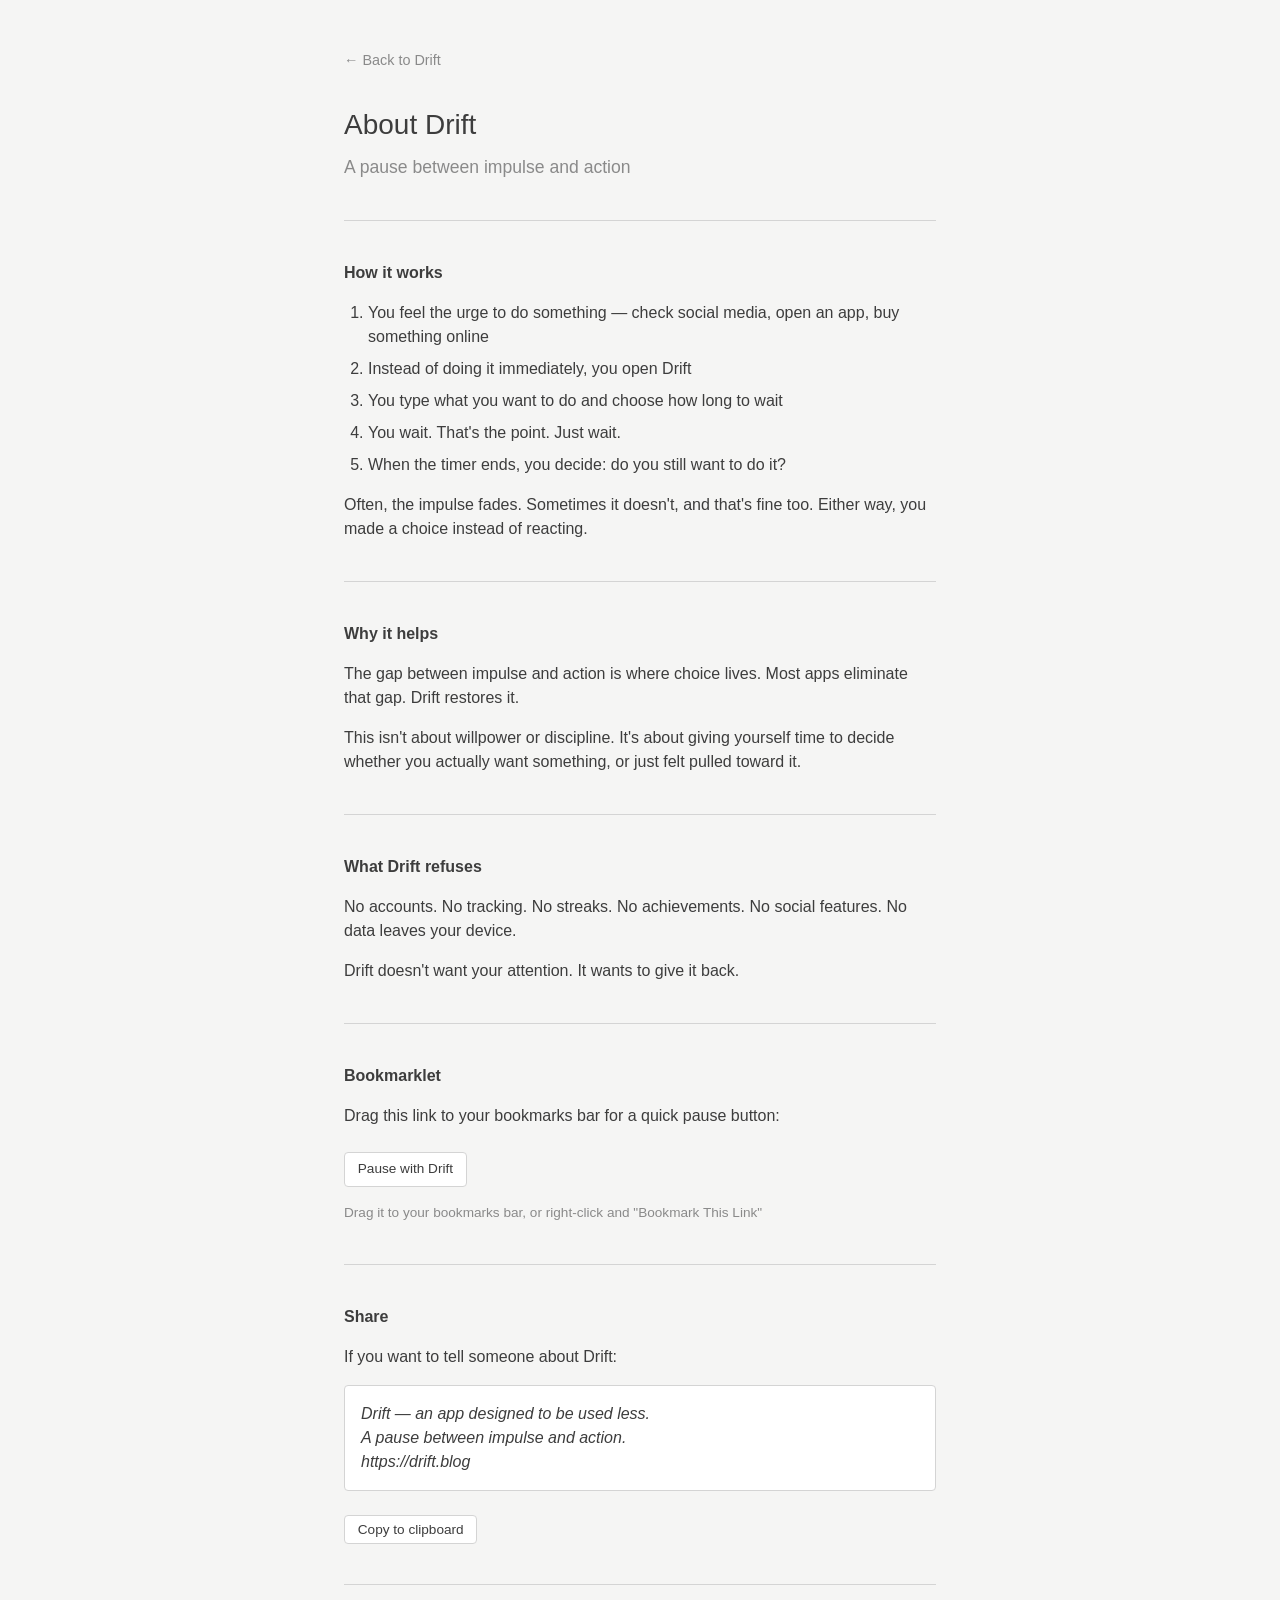
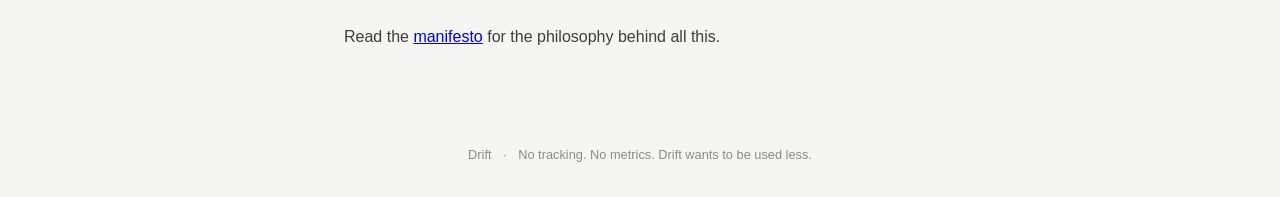
==== about/index.html @ 66556463 "Add About page, enhanced footer, and repo structure - Add About page with how/why/bookmarklet/share " ====
<!DOCTYPE html>
<html lang="en">
<head>
  <meta charset="UTF-8">
  <meta name="viewport" content="width=device-width, initial-scale=1.0">
  <title>About - Drift</title>
  <meta name="description" content="How Drift works: a pause between impulse and action.">
  <link rel="icon" type="image/svg+xml" href="/favicon.svg">
  <link rel="stylesheet" href="/css/style.css">
  <style>
    body {
      display: block;
    }
    .about {
      max-width: 640px;
      margin: 0 auto;
      padding: 3rem 1.5rem;
    }
    .about h1 {
      font-size: 1.75rem;
      font-weight: 400;
      color: var(--text);
      margin-bottom: 0.5rem;
      text-transform: none;
      letter-spacing: 0;
    }
    .about h2 {
      font-size: 1.1rem;
      font-weight: 400;
      color: var(--text-muted);
      margin-bottom: 2rem;
    }
    .about h3 {
      font-size: 1rem;
      font-weight: 600;
      color: var(--text);
      margin: 2.5rem 0 1rem;
    }
    .about p {
      margin-bottom: 1rem;
      color: var(--text);
    }
    .about ol {
      margin: 0 0 1rem 1.5rem;
      color: var(--text);
    }
    .about li {
      margin-bottom: 0.5rem;
    }
    .about hr {
      border: none;
      border-top: 1px solid var(--border);
      margin: 2.5rem 0;
    }
    .about code {
      background: #e5e5e5;
      padding: 0.15rem 0.4rem;
      border-radius: 3px;
      font-size: 0.9rem;
    }
    .about .code-block {
      background: #e5e5e5;
      padding: 1rem;
      border-radius: 4px;
      font-family: monospace;
      font-size: 0.85rem;
      overflow-x: auto;
      margin: 1rem 0;
      word-break: break-all;
    }
    .about .share-text {
      background: white;
      border: 1px solid var(--border);
      padding: 1rem;
      border-radius: 4px;
      font-style: italic;
      margin: 1rem 0;
    }
    .back-link {
      display: inline-block;
      margin-bottom: 2rem;
      color: var(--text-muted);
      text-decoration: none;
      font-size: 0.9rem;
    }
    .back-link:hover {
      color: var(--text);
    }
    .copy-btn {
      display: inline-block;
      margin-top: 0.5rem;
      padding: 0.4rem 0.8rem;
      font-size: 0.85rem;
      border: 1px solid var(--border);
      border-radius: 4px;
      background: white;
      color: var(--text);
      cursor: pointer;
    }
    .copy-btn:hover {
      border-color: var(--accent);
    }
    footer {
      max-width: 640px;
      margin: 0 auto;
      padding: 2rem 1.5rem;
    }
  </style>
</head>
<body>
  <article class="about">
    <a href="/" class="back-link">&larr; Back to Drift</a>

    <h1>About Drift</h1>
    <h2>A pause between impulse and action</h2>

    <hr>

    <h3>How it works</h3>

    <ol>
      <li>You feel the urge to do something — check social media, open an app, buy something online</li>
      <li>Instead of doing it immediately, you open Drift</li>
      <li>You type what you want to do and choose how long to wait</li>
      <li>You wait. That's the point. Just wait.</li>
      <li>When the timer ends, you decide: do you still want to do it?</li>
    </ol>

    <p>Often, the impulse fades. Sometimes it doesn't, and that's fine too. Either way, you made a choice instead of reacting.</p>

    <hr>

    <h3>Why it helps</h3>

    <p>The gap between impulse and action is where choice lives. Most apps eliminate that gap. Drift restores it.</p>

    <p>This isn't about willpower or discipline. It's about giving yourself time to decide whether you actually want something, or just felt pulled toward it.</p>

    <hr>

    <h3>What Drift refuses</h3>

    <p>No accounts. No tracking. No streaks. No achievements. No social features. No data leaves your device.</p>

    <p>Drift doesn't want your attention. It wants to give it back.</p>

    <hr>

    <h3>Bookmarklet</h3>

    <p>Drag this link to your bookmarks bar for a quick pause button:</p>

    <p><a class="copy-btn" href="javascript:(function(){window.open('https://drift.blog','_blank')})();" style="text-decoration:none;">Pause with Drift</a></p>

    <p style="font-size: 0.85rem; color: var(--text-muted);">Drag it to your bookmarks bar, or right-click and "Bookmark This Link"</p>

    <hr>

    <h3>Share</h3>

    <p>If you want to tell someone about Drift:</p>

    <div class="share-text" id="share-text">
      Drift — an app designed to be used less.<br>
      A pause between impulse and action.<br>
      https://drift.blog
    </div>

    <button class="copy-btn" onclick="copyShare()">Copy to clipboard</button>

    <hr>

    <p>Read the <a href="/manifesto">manifesto</a> for the philosophy behind all this.</p>

  </article>

  <footer>
    <a href="/">Drift</a>
    <span class="sep">&middot;</span>
    <span>No tracking. No metrics. Drift wants to be used less.</span>
  </footer>

  <script>
    function copyShare() {
      const text = "Drift — an app designed to be used less.\nA pause between impulse and action.\nhttps://drift.blog";
      navigator.clipboard.writeText(text).then(function() {
        const btn = document.querySelector('.copy-btn[onclick]');
        const original = btn.textContent;
        btn.textContent = 'Copied';
        setTimeout(function() {
          btn.textContent = original;
        }, 1500);
      });
    }
  </script>
</body>
</html>
---- css/style.css ----
* {
  margin: 0;
  padding: 0;
  box-sizing: border-box;
}

:root {
  --bg: #f5f5f4;
  --text: #3d3d3d;
  --text-muted: #8a8a8a;
  --border: #d4d4d4;
  --accent: #6b7280;
}

html, body {
  height: 100%;
}

body {
  font-family: -apple-system, BlinkMacSystemFont, "Segoe UI", Roboto, sans-serif;
  background: var(--bg);
  color: var(--text);
  line-height: 1.5;
  display: flex;
  flex-direction: column;
}

main {
  flex: 1;
  display: flex;
  align-items: center;
  justify-content: center;
  padding: 2rem;
}

.state {
  width: 100%;
  max-width: 320px;
  text-align: center;
}

.hidden {
  display: none;
}

h1 {
  font-size: 1.5rem;
  font-weight: 400;
  letter-spacing: 0.1em;
  text-transform: lowercase;
  color: var(--text-muted);
  margin-bottom: 2rem;
}

h1.logo {
  font-size: 2.5rem;
  margin-bottom: 0.5rem;
}

.tagline {
  font-size: 0.9rem;
  color: var(--text-muted);
  margin-bottom: 2rem;
  font-style: italic;
  min-height: 1.4em;
}

.subtitle {
  font-size: 1.1rem;
  margin-bottom: 1.5rem;
  color: var(--text);
}

input[type="text"] {
  width: 100%;
  padding: 0.75rem 1rem;
  font-size: 1rem;
  border: 1px solid var(--border);
  border-radius: 4px;
  background: white;
  color: var(--text);
  margin-bottom: 1.5rem;
}

input[type="text"]:focus {
  outline: none;
  border-color: var(--accent);
}

input[type="text"]::placeholder {
  color: var(--text-muted);
}

.duration-options {
  display: flex;
  gap: 0.5rem;
  justify-content: center;
  flex-wrap: wrap;
}

.duration-options button {
  padding: 0.5rem 1rem;
  font-size: 0.9rem;
  border: 1px solid var(--border);
  border-radius: 4px;
  background: white;
  color: var(--text);
  cursor: pointer;
  transition: border-color 0.15s;
}

.duration-options button:hover {
  border-color: var(--accent);
}

.duration-options button:disabled {
  opacity: 0.4;
  cursor: not-allowed;
}

/* Waiting state */
.waiting-label {
  font-size: 1.1rem;
  color: var(--text-muted);
  margin-bottom: 1rem;
}

.time-display {
  font-size: 2.5rem;
  font-weight: 300;
  font-variant-numeric: tabular-nums;
  color: var(--text);
  margin-bottom: 2rem;
}

.text-btn {
  background: none;
  border: none;
  color: var(--text-muted);
  font-size: 0.9rem;
  cursor: pointer;
  text-decoration: underline;
  text-underline-offset: 2px;
}

.text-btn:hover {
  color: var(--text);
}

/* Decision state */
.decision-prompt {
  font-size: 1rem;
  color: var(--text-muted);
  margin-bottom: 0.5rem;
}

.intention {
  font-size: 1.2rem;
  color: var(--text);
  margin-bottom: 2rem;
  font-style: italic;
}

.decision-buttons {
  display: flex;
  gap: 1rem;
  justify-content: center;
}

.decision-buttons button {
  padding: 0.6rem 1.5rem;
  font-size: 1rem;
  border: 1px solid var(--border);
  border-radius: 4px;
  background: white;
  color: var(--text);
  cursor: pointer;
  min-width: 80px;
}

.decision-buttons button:hover {
  border-color: var(--accent);
}

/* Footer */
footer {
  padding: 1.5rem 1rem;
  text-align: center;
  font-size: 0.8rem;
  color: var(--text-muted);
}

.footer-links {
  margin-bottom: 0.75rem;
}

.footer-statements {
  font-size: 0.75rem;
  opacity: 0.8;
}

footer a {
  color: var(--text-muted);
  text-decoration: none;
}

footer a:hover {
  text-decoration: underline;
}

.sep {
  margin: 0 0.5rem;
}

/* Modal */
.modal {
  position: fixed;
  top: 0;
  left: 0;
  width: 100%;
  height: 100%;
  background: rgba(0, 0, 0, 0.4);
  display: flex;
  align-items: center;
  justify-content: center;
  z-index: 100;
}

.modal.hidden {
  display: none;
}

.modal-content {
  background: white;
  padding: 2rem;
  border-radius: 8px;
  width: 90%;
  max-width: 360px;
  position: relative;
}

.modal-content h2 {
  font-size: 1.2rem;
  font-weight: 400;
  color: var(--text);
  margin-bottom: 1.5rem;
}

.close-btn {
  position: absolute;
  top: 0.75rem;
  right: 0.75rem;
  background: none;
  border: none;
  font-size: 1.5rem;
  color: var(--text-muted);
  cursor: pointer;
  line-height: 1;
}

.close-btn:hover {
  color: var(--text);
}

#contact-form input,
#contact-form textarea {
  width: 100%;
  padding: 0.75rem 1rem;
  font-size: 1rem;
  border: 1px solid var(--border);
  border-radius: 4px;
  background: white;
  color: var(--text);
  margin-bottom: 1rem;
  font-family: inherit;
  resize: vertical;
}

#contact-form input:focus,
#contact-form textarea:focus {
  outline: none;
  border-color: var(--accent);
}

#contact-form button {
  width: 100%;
  padding: 0.75rem 1rem;
  font-size: 1rem;
  border: 1px solid var(--border);
  border-radius: 4px;
  background: white;
  color: var(--text);
  cursor: pointer;
}

#contact-form button:hover {
  border-color: var(--accent);
}

#contact-form button:disabled {
  opacity: 0.5;
  cursor: not-allowed;
}

.form-status {
  margin-top: 1rem;
  font-size: 0.9rem;
  text-align: center;
}

.form-status.success {
  color: #059669;
}

.form-status.error {
  color: #dc2626;
}

/* Minimal responsive */
@media (max-width: 400px) {
  .duration-options button {
    padding: 0.5rem 0.75rem;
    font-size: 0.85rem;
  }

  h1.logo {
    font-size: 2rem;
  }
}
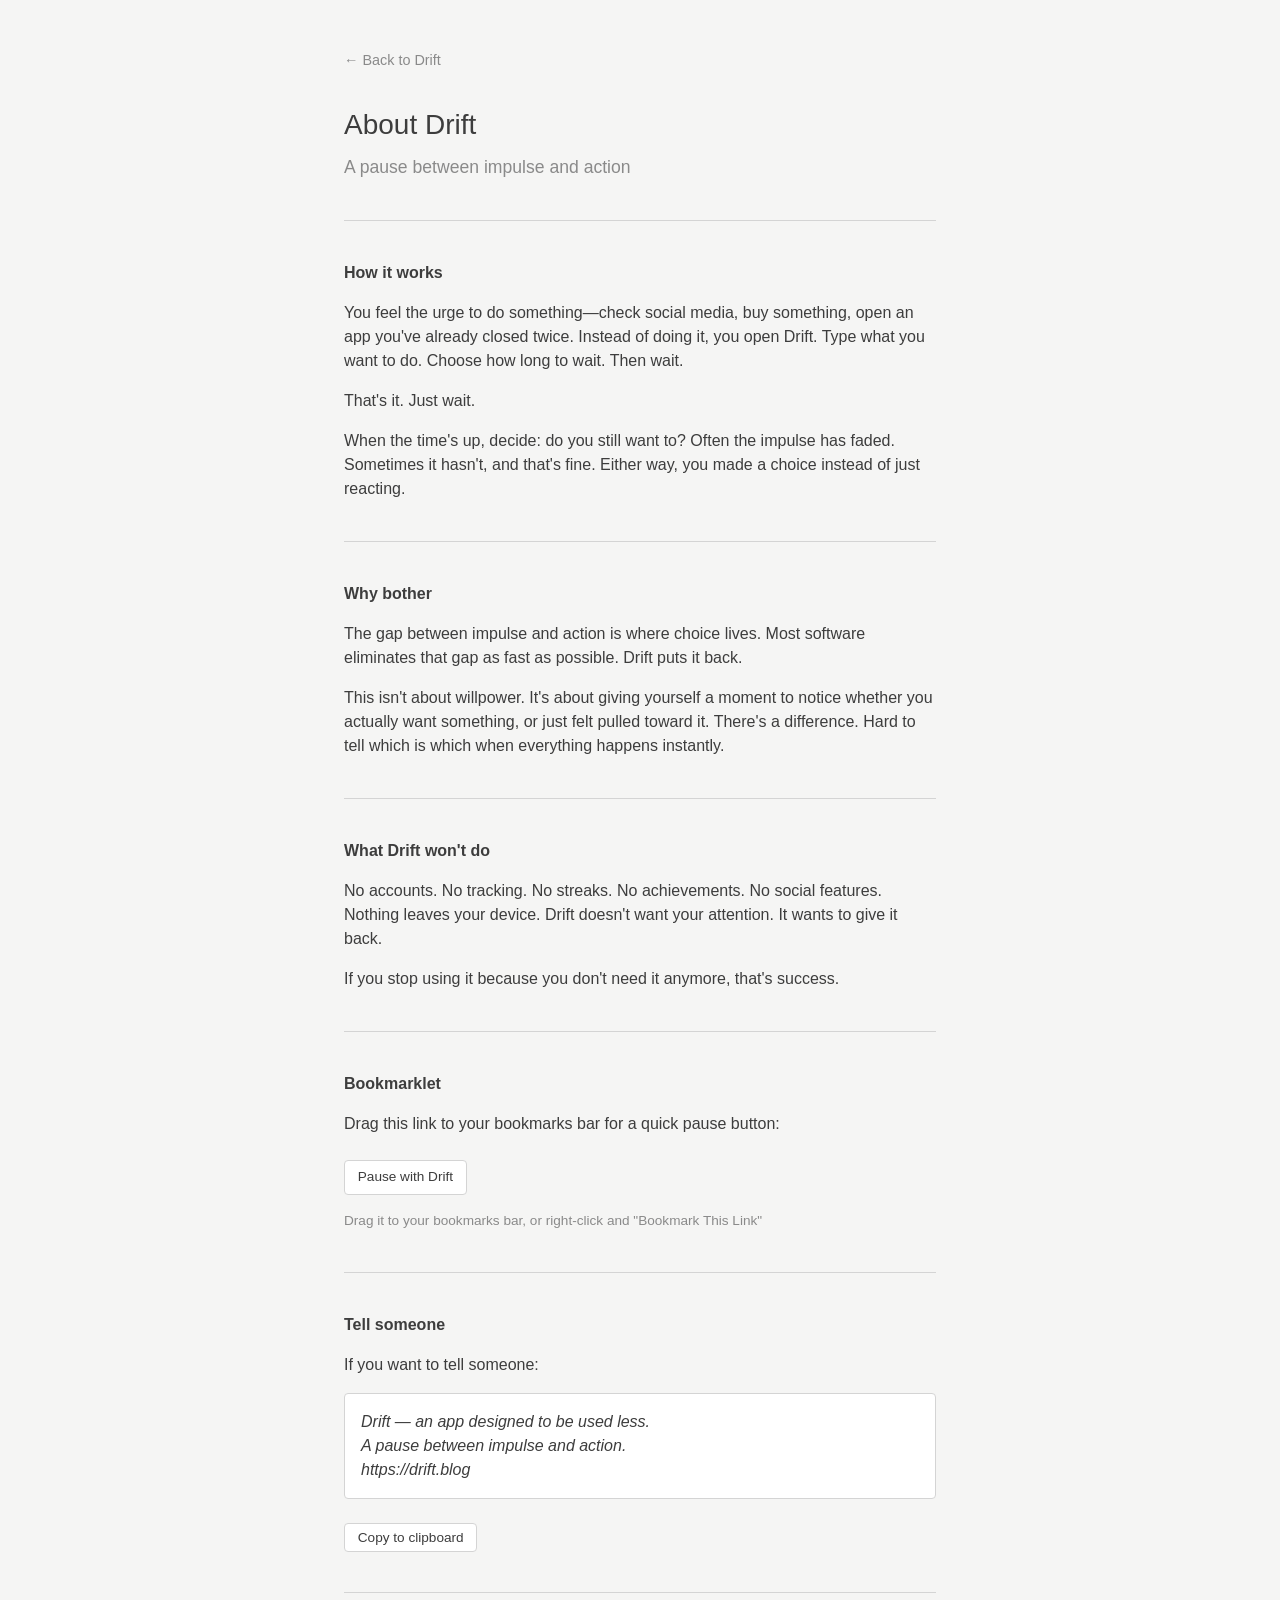
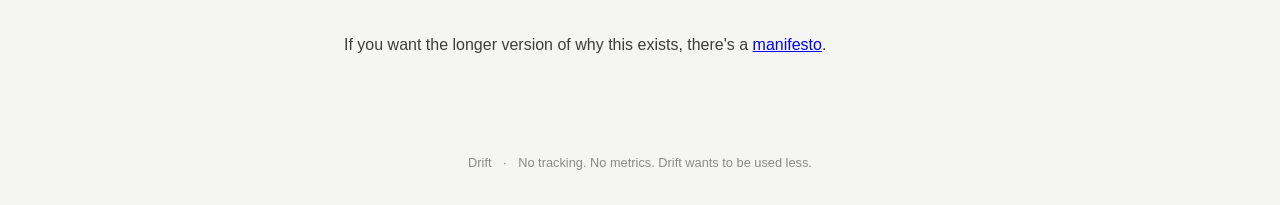
==== commit 4a9ab0b5: "Rewrite manifesto, about page, and proposal - more human, less AI - Manifesto: removed bulleted list" ====
--- a/about/index.html
+++ b/about/index.html
@@ -118,31 +118,27 @@
 
     <h3>How it works</h3>
 
-    <ol>
-      <li>You feel the urge to do something — check social media, open an app, buy something online</li>
-      <li>Instead of doing it immediately, you open Drift</li>
-      <li>You type what you want to do and choose how long to wait</li>
-      <li>You wait. That's the point. Just wait.</li>
-      <li>When the timer ends, you decide: do you still want to do it?</li>
-    </ol>
+    <p>You feel the urge to do something—check social media, buy something, open an app you've already closed twice. Instead of doing it, you open Drift. Type what you want to do. Choose how long to wait. Then wait.</p>
 
-    <p>Often, the impulse fades. Sometimes it doesn't, and that's fine too. Either way, you made a choice instead of reacting.</p>
+    <p>That's it. Just wait.</p>
+
+    <p>When the time's up, decide: do you still want to? Often the impulse has faded. Sometimes it hasn't, and that's fine. Either way, you made a choice instead of just reacting.</p>
 
     <hr>
 
-    <h3>Why it helps</h3>
+    <h3>Why bother</h3>
 
-    <p>The gap between impulse and action is where choice lives. Most apps eliminate that gap. Drift restores it.</p>
+    <p>The gap between impulse and action is where choice lives. Most software eliminates that gap as fast as possible. Drift puts it back.</p>
 
-    <p>This isn't about willpower or discipline. It's about giving yourself time to decide whether you actually want something, or just felt pulled toward it.</p>
+    <p>This isn't about willpower. It's about giving yourself a moment to notice whether you actually want something, or just felt pulled toward it. There's a difference. Hard to tell which is which when everything happens instantly.</p>
 
     <hr>
 
-    <h3>What Drift refuses</h3>
+    <h3>What Drift won't do</h3>
 
-    <p>No accounts. No tracking. No streaks. No achievements. No social features. No data leaves your device.</p>
+    <p>No accounts. No tracking. No streaks. No achievements. No social features. Nothing leaves your device. Drift doesn't want your attention. It wants to give it back.</p>
 
-    <p>Drift doesn't want your attention. It wants to give it back.</p>
+    <p>If you stop using it because you don't need it anymore, that's success.</p>
 
     <hr>
 
@@ -156,9 +152,9 @@
 
     <hr>
 
-    <h3>Share</h3>
+    <h3>Tell someone</h3>
 
-    <p>If you want to tell someone about Drift:</p>
+    <p>If you want to tell someone:</p>
 
     <div class="share-text" id="share-text">
       Drift — an app designed to be used less.<br>
@@ -170,7 +166,7 @@
 
     <hr>
 
-    <p>Read the <a href="/manifesto">manifesto</a> for the philosophy behind all this.</p>
+    <p>If you want the longer version of why this exists, there's a <a href="/manifesto">manifesto</a>.</p>
 
   </article>
 
